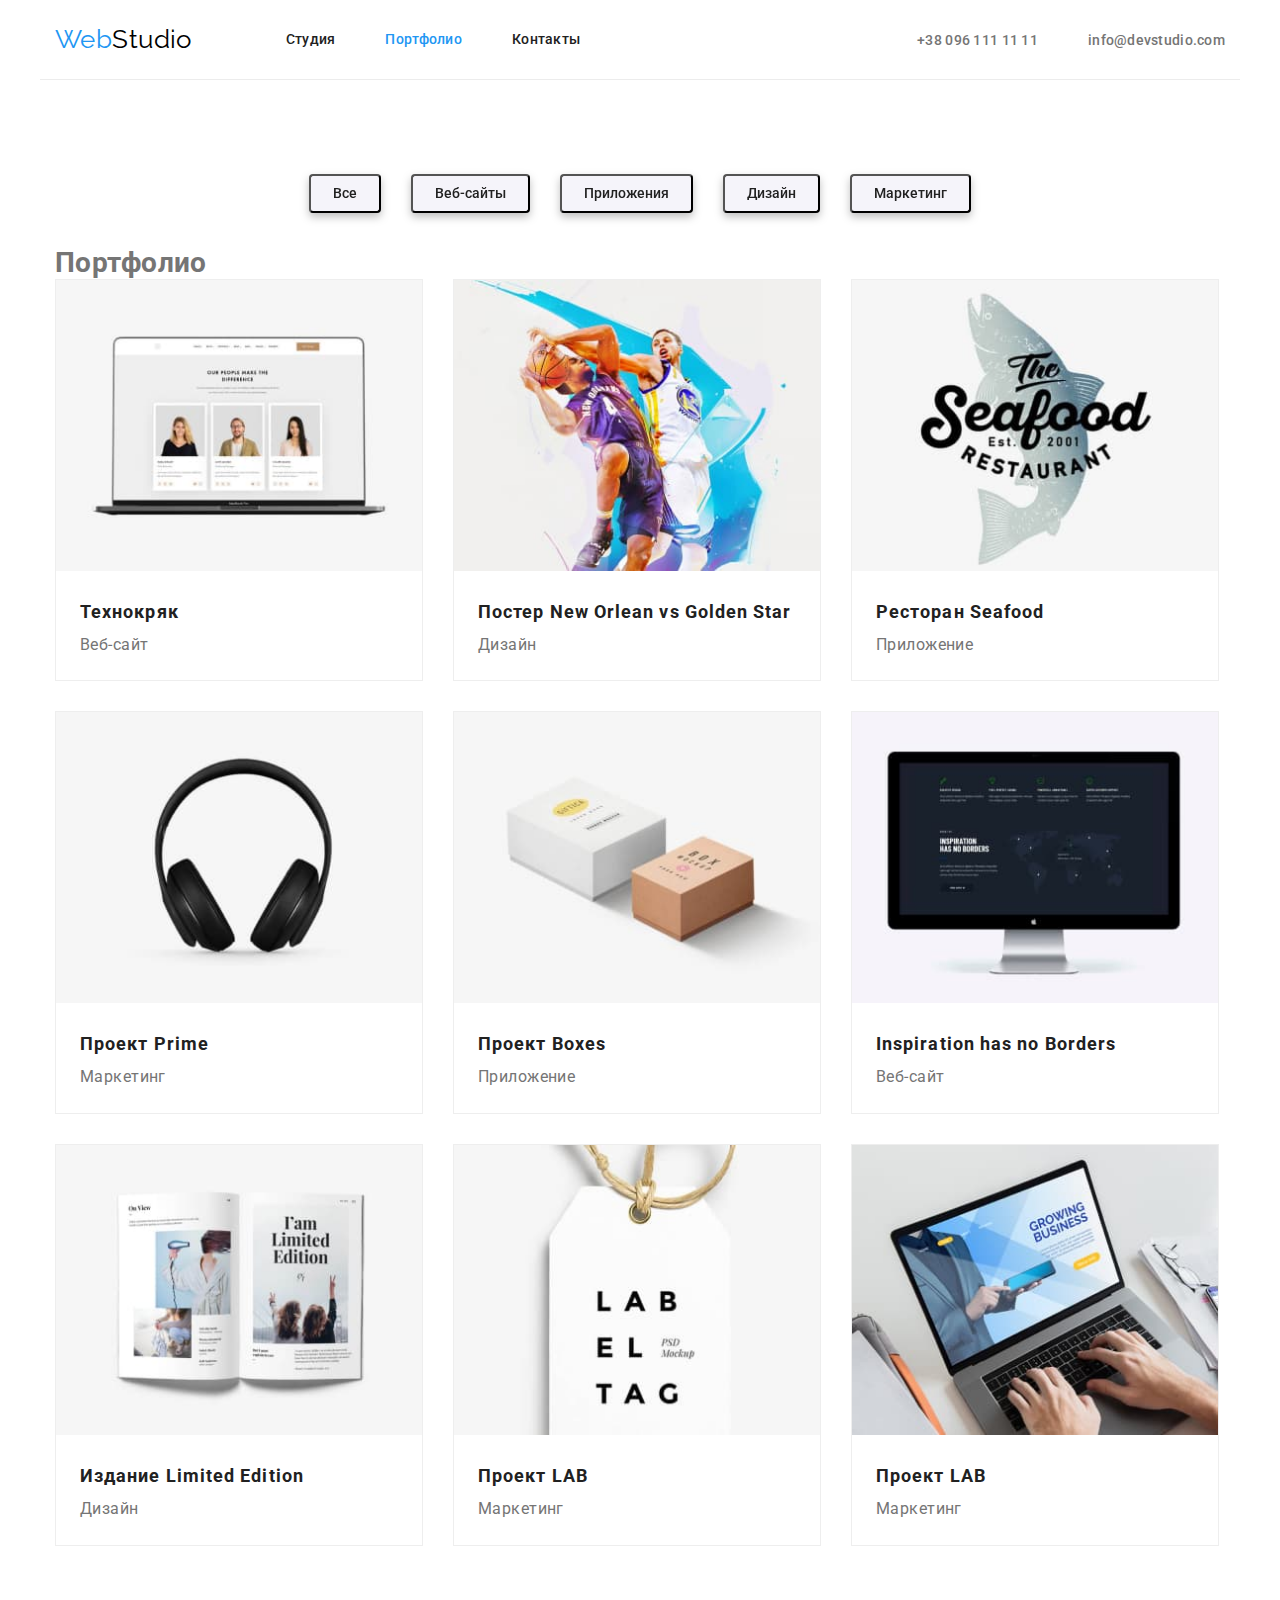
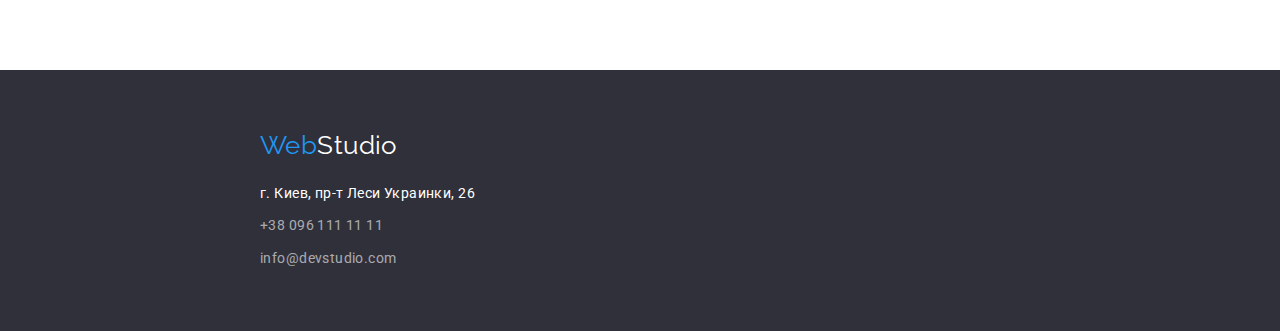
==== portfolio.html @ 92b2a365 "Добавлены материалы ДЗ-3" ====
<!DOCTYPE html>
<html lang="ru">

<head>
    <meta charset="UTF-8" />
    <meta name="viewport" content="width=device-width, initial-scale=1.0" />
    <title>Домашнее задание #3</title>
    <link rel="preconnect" href="https://fonts.gstatic.com">
    <link
        href="https://fonts.googleapis.com/css2?family=Raleway:wght@700&family=Roboto:wght@400;500;700;900&display=swap"
        rel="stylesheet">
    <link rel="stylesheet"
        href="https://cdnjs.cloudflare.com/ajax/libs/modern-normalize/1.0.0/modern-normalize.min.css">
    <link rel="stylesheet" href="./css/styles.css">
</head>


<body>
    <!-- Шапка сайта -->
    <header>
        <div class="contenier-flex">
            <nav class="nav-flex">
                <a href="./index.html" class="logo list"> <span class="logo-blue">Web</span>Studio</a>
                <ul class="site-nav list">
                    <li class="item"><a href="./index.html" class="link">Студия</a></li>
                    <li class="item"><a href="./portfolio.html" class="link current">Портфолио</a></li>
                    <li class="item"><a href="" class="link">Контакты</a></li>
                </ul>
            </nav>
            <ul class="contacts-nav list">
                <li class="item"><a href="tel:+380961111111" class="link">+38 096 111 11 11</a></li>
                <li class="item"><a href="mailto:info@devstudio.com" class="link">info@devstudio.com</a></li>
            </ul>
        </div>
    </header>

    <!-- Портфолио -->
    <main class="contenier-portfolio">
    <div class="contenier">
      <ul class="sorting list">
        <li class="item"> <button type="button" class="button-sorting">Все</button> </li>
        <li class="item"> <button type="button" class="button-sorting">Веб-сайты</button> </li>
        <li class="item"> <button type="button" class="button-sorting">Приложения</button> </li>
        <li class="item"> <button type="button" class="button-sorting">Дизайн</button> </li>
        <li class="item"> <button type="button" class="button-sorting">Маркетинг</button> </li>
      </ul>

      <section class="portfolio">
        <h1 class="title">Портфолио</h1> <!-- Скрытый заголовок-->
        <ul class="card list">
            <li class="item"> 
                <a href="" class="link">
                    <img src="./img/portfolio/portfolio-1.jpg" alt="сайт на ноутбуке" width="366">
                    <h2 class="title">Технокряк</h2>
                    <p class="text">Веб-сайт</p>
                </a>
            </li>
            <li class="item">
                <a href="" class="link">
                    <img src="./img/portfolio/portfolio-2.jpg" alt="два баскетболиста" width="366">
                    <h2 class="title">Постер New Orlean vs Golden Star</h2>
                    <p class="text">Дизайн</p>
                </a>
            </li>
            <li class="item">
                <a href="" class="link">
                    <img src="./img/portfolio/portfolio-3.jpg" alt="логотип ресторана Seafood" width="366">
                    <h2 class="title">Ресторан Seafood</h2>
                    <p class="text">Приложение</p>
                </a>
            </li>
            <li class="item">
                <a href="" class="link">
                    <img src="./img/portfolio/portfolio-4.jpg" alt="наушники черные" width="366">
                    <h2 class="title">Проект Prime</h2>
                    <p class="text">Маркетинг</p>
                </a>
            </li>
            
            <li class="item">
                <a href="" class="link">
                    <img src="./img/portfolio/portfolio-5.jpg" alt="две коробки" width="366">
                    <h2 class="title">Проект Boxes</h2>
                    <p class="text">Приложение</p>
                </a>
            </li>
            <li class="item">
                <a href="" class="link">
                    <img src="./img/portfolio/portfolio-6.jpg" alt="iMac компьтерный монитор" width="366">
                    <h2 class="title">Inspiration has no Borders</h2>
                    <p class="text">Веб-сайт</p>
                </a>
            </li>
            <li class="item">
                <a href="" class="link">
                    <img src="./img/portfolio/portfolio-7.jpg" alt="книга с картинками" width="366">
                    <h2 class="title">Издание Limited Edition</h2>
                    <p class="text">Дизайн</p>
                </a>
            </li>
            <li class="item">
                <a href="" class="link">
                    <img src="./img/portfolio/portfolio-8.jpg" alt="бирка с текстом" width="366">
                    <h2 class="title">Проект LAB</h2>
                    <p class="text">Маркетинг</p>
                </a>
            </li>
            <li class="item">
                <a href="" class="link">
                    <img src="./img/portfolio/portfolio-9.jpg" alt="набор текста на ноутбуке" width="366">
                    <h2 class="title">Проект LAB</h2>
                    <p class="text">Маркетинг</p>
                </a>
            </li>
        </ul>
      </section>
    </div>

    </main>

    <!-- Футер -->
    <!-- Футер -->
    <footer class="footer">
    
        <div class="logo-foter">
            <a href="./index.html" class="logo list"> <span class="logo-blue">Web</span>Studio</a>
        </div>
        <address class="contacts">
            <p class="address">г. Киев, пр-т Леси Украинки, 26</p> <br>
            <a href="tel:+380961111111" class="telefon link">+38 096 111 11 11</a> <br>
            <a href="mailto:info@devstudio.com" class="email link">info@devstudio.com</a>
        </address>
    </footer>
</body>  
</html>
---- css/styles.css ----
:root {
  --praimeri-text-color: #757575;
  --titel-text-color: #212121;
  --accent-color: #2196f3;
  --white-text-color: #ffffff;
}

body {
  color: var(--praimeri-text-color);
  background: FFFFFF;
  font-family: Roboto, sans-serif;
  font-weight: 400;
  font-size: 14px;
  letter-spacing: 0.03em;
}

h1,
h2,
h3,
h4,
h5,
h6,
p {
  margin: 0px;
  padding: 0px;
}

.list {
  padding: 0;
  margin: 0;
  list-style: none;
}

/* логотип компнаиии */
.logo {
  color: #000000;
  text-decoration: none;
  font-family: Raleway, cursive;
  font-size: 26px;
  line-height: 1.2;
}

.logo-blue {
  color: #2196f3;
}

/* Навигация сайта */
.contenier-flex {
  display: flex;
  align-items: center;
  width: 1200px;
  padding-left: 15px;
  padding-right: 15px;
  margin: auto;
  justify-content: flex-start;
  border-bottom: 1px solid #ececec;
}

.nav-flex {
  display: flex;
  align-items: center;
}
.nav-flex .logo {
  margin-right: 94px;
}

.site-nav {
  display: flex;
}

.site-nav .item:not(:last-child) {
  margin-right: 50px;
}

.site-nav .link {
  display: block;
  padding-top: 32px;
  padding-bottom: 32px;

  color: var(--titel-text-color);
  text-decoration: none;
  font-weight: 500;
  line-height: 1.1;
  letter-spacing: 0.02em;
}

.site-nav .link:hover,
.site-nav .link:focus {
  color: var(--accent-color);
}

.site-nav .link.current {
  color: var(--accent-color);
}
.contenier {
  margin-left: auto;
  margin-right: auto;
  width: 1170px;
}

/* Контакты в шапке сайта */
.contacts-nav {
  display: flex;
  margin-left: auto;
}

.contacts-nav .item:not(:last-child) {
  margin-right: 50px;
}

.contacts-nav .link {
  padding-top: 32px;
  padding-bottom: 32px;

  color: var(--praimeri-text-color);
  text-decoration: none;
  font-weight: 500;
  line-height: 1.1;
  letter-spacing: 0.02em;
}

.contacts-nav .link:hover,
.contacts-nav .link:focus {
  color: var(--accent-color);
}

/* button */
.button {
  box-shadow: 0px 4px 4px rgba(0, 0, 0, 0.15);
  padding: 10px 32px;
  border-radius: 4px;
  color: var(--white-text-color);
  background: var(--accent-color);
  font-weight: 700;
  font-size: 16px;
  line-height: 1.9;
  letter-spacing: 0.06em;
}

/* .button-active {
  color: var(--white-text-color);
  background: var(--accent-color);
  font-weight: 500;
  line-height: 1.6;
} */

.button-sorting {
  padding: 6px 22px;
  border-radius: 4px;
  filter: drop-shadow(0px 4px 4px rgba(0, 0, 0, 0.25));
  background: #f5f4fa;
  color: var(--titel-text-color);
  font-weight: 500;
  line-height: 1.6;
}
.sorting .button-sorting:hover,
.sorting .button-sorting:focus {
  color: var(--white-text-color);
  background: var(--accent-color);
}

/* Главная страница сайта*/
/* Герой */
.hero {
  height: 600px;
  text-align: center;
  margin-bottom: 94px;
  background-color: #2f303a;
  padding-top: 200px;
}

.hero .title {
  margin: auto;
  margin-bottom: 30px;
  text-transform: uppercase;

  width: 696px;
  color: var(--white-text-color);
  font-weight: 900;
  font-size: 44px;
  line-height: 1.4;
  letter-spacing: 0.06em;
}

/* Section */
.section-title {
  margin-bottom: 50px;
  color: var(--titel-text-color);
  font-weight: 700;
  font-size: 36px;
  line-height: 1.7;
  text-align: center;
}

/* Наши преимущества */
.section-advange {
  margin-bottom: 94px;
}
.advange-flex {
  display: flex;
}

.advange-flex .item {
  width: 270px;
}

.advange-flex .item:not(:last-child) {
  margin-right: 30px;
}

.advange-flex .text {
  font-size: 14px;
  line-height: 24px;
}

.advange-flex .title {
  margin-bottom: 10px;
  color: var(--titel-text-color);
}

/* Чем мы занимаемся */
.section-work {
  margin-bottom: 94px;
}
.work-flex {
  display: flex;
}

.work-flex .item:not(:last-child) {
  margin-right: 30px;
}

/*  Наша команда */
.section-comanda {
  padding-top: 94px;
  padding-bottom: 94px;
  background-color: #f5f4fa;
}

.team-flex {
  display: flex;
}
.team-flex .item {
  background-color: var(--white-text-color);
}

.team-flex .item:not(:last-child) {
  margin-right: 30px;
}

.team-flex .title {
  margin-top: 30px;
  margin-bottom: 10px;
  color: var(--titel-text-color);
  font-weight: 500;
  font-size: 16px;
  line-height: 1.9;
  text-align: center;
}

.team-flex .profession {
  margin-bottom: 30px;
  font-size: 16px;
  line-height: 1.9;
  text-align: center;
}

/* Футер*/
.footer {
  background: #2f303a; /* Временный фон чтоб был виден текст*/
  padding-left: 260px;
  padding-top: 60px;
  padding-bottom: 60px;
}
.logo-foter {
  margin-bottom: 20px;
}

.footer .logo {
  color: var(--white-text-color);
}

.footer .address {
  display: inline-block;
  margin-bottom: 9px;
  color: var(--white-text-color);
  line-height: 1.7;
  font-style: normal;
  line-height: 24px;
}

.footer .telefon {
  display: inline-block;
  margin-bottom: 9px;
}

.footer .telefon,
.footer .email {
  line-height: 1.7;
  font-style: normal;
  color: rgba(255, 255, 255, 0.6);
  text-decoration: none;
}

.footer .link:hover,
.footer .link:focus {
  color: var(--accent-color);
}

/* Страница портфолио сайта */
.contenier-portfolio {
  padding-top: 94px;
  padding-bottom: 94px;
  margin-left: auto;
  margin-right: auto;
}
.sorting {
  display: flex;
  justify-content: center;
  text-decoration: none;
  margin-bottom: 34px;
}

.sorting .item:not(:last-child) {
  margin-right: 30px;
}

.card {
  display: flex;
  flex-wrap: wrap;
}
.card .item {
  border: 1px solid #eeeeee;
  margin-bottom: 30px;
}

.card .item:not(:nth-last-of-type(3n)) {
  margin-left: 30px;
}

.card .title {
  padding-top: 20px;
  padding-left: 24px;
  color: var(--titel-text-color);
  font-weight: 700;
  font-size: 18px;
  line-height: 2;
  letter-spacing: 0.06em;
}

.card .link {
  text-decoration: none;
}

.card .text {
  padding-left: 24px;
  padding-bottom: 20px;

  color: var(--praimeri-text-color);
  font-size: 16px;
  line-height: 1.9;
}
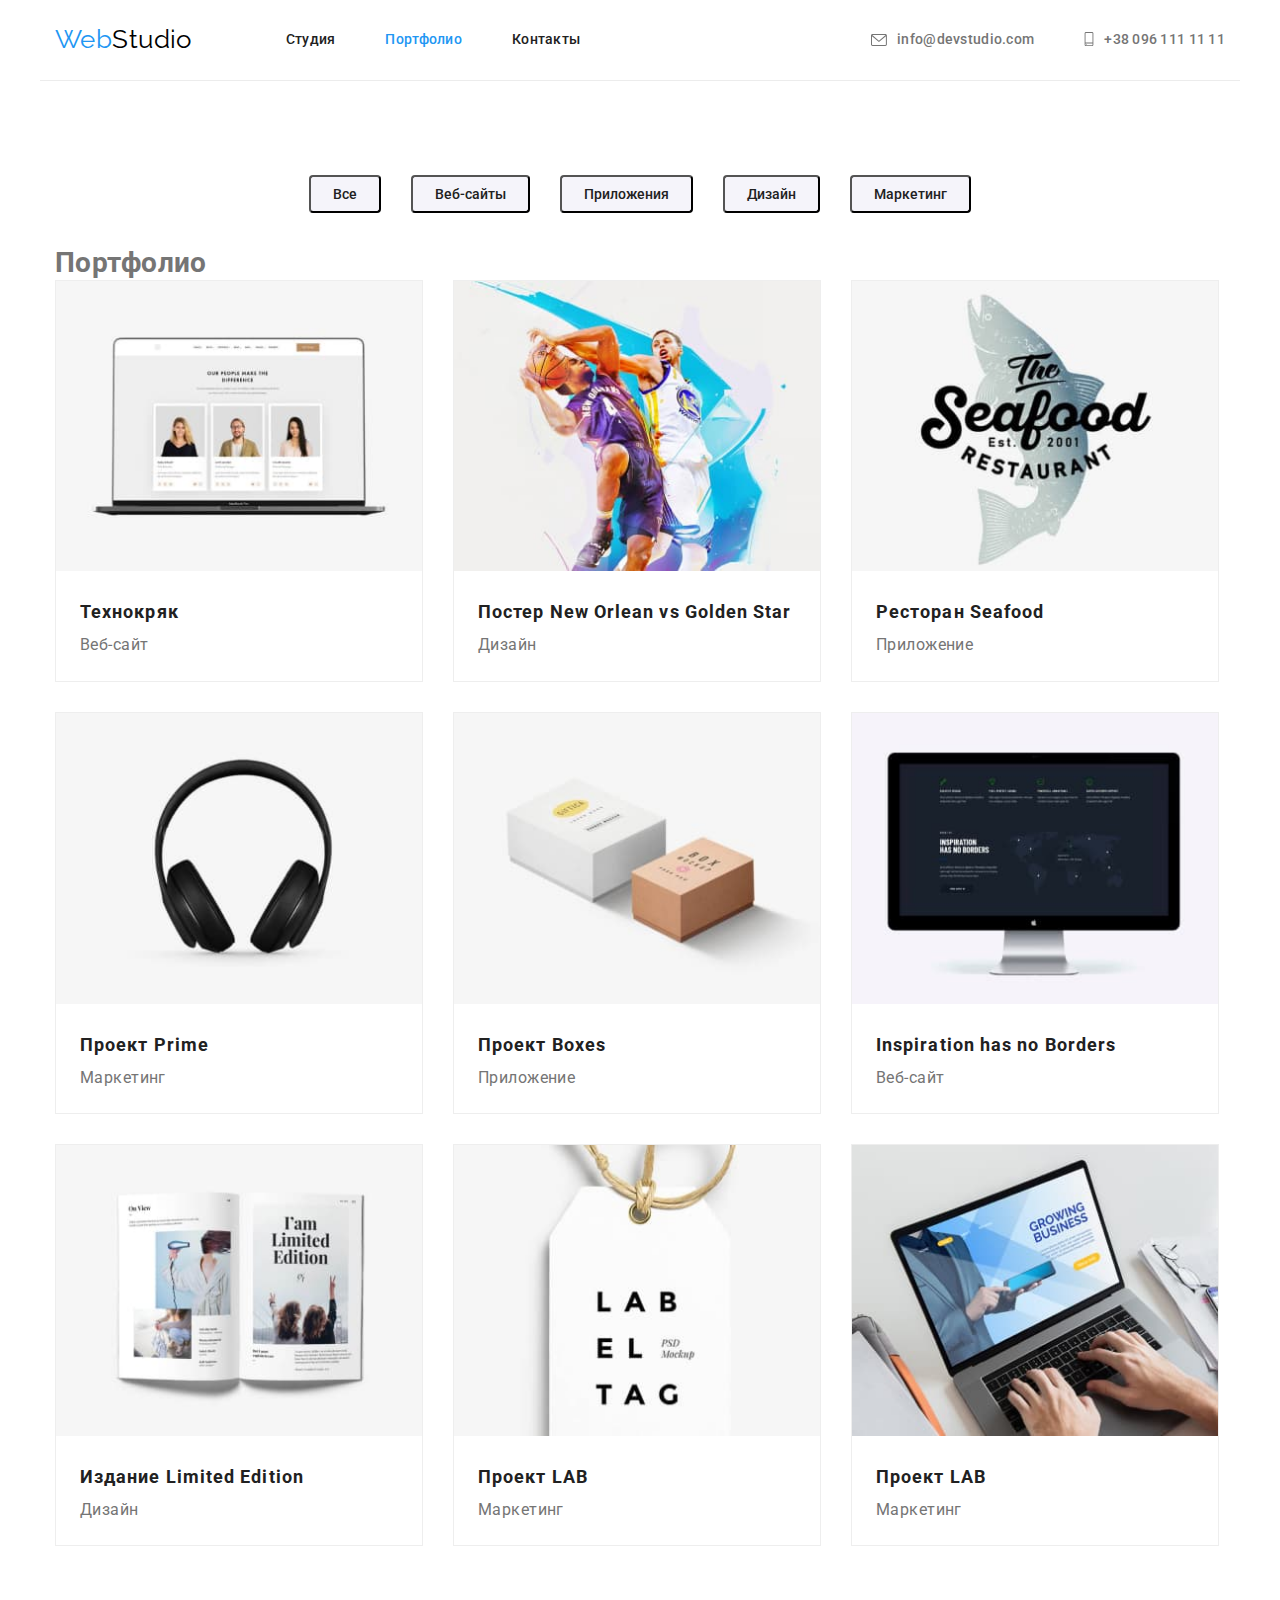
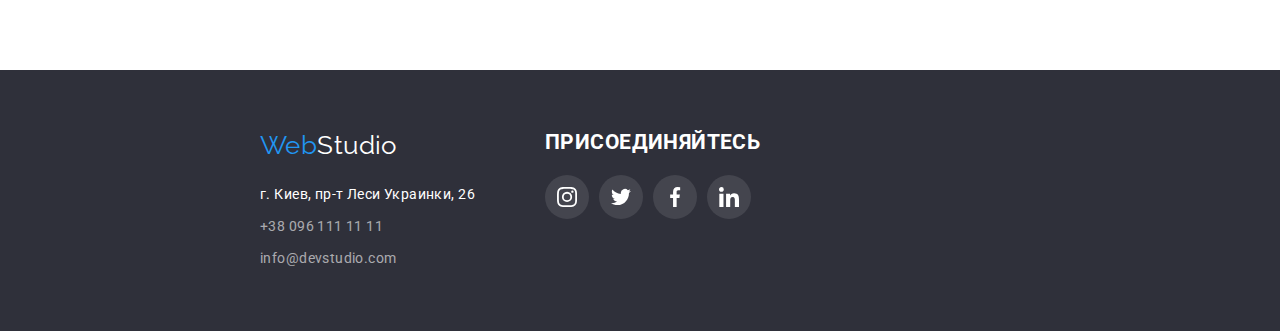
==== commit f7277e0c: "Соцсети переделены через список, добвлена тень элементам" ====
--- a/portfolio.html
+++ b/portfolio.html
@@ -17,7 +17,7 @@
 
 <body>
     <!-- Шапка сайта -->
-    <header>
+    <header class="header-line">
         <div class="contenier-flex">
             <nav class="nav-flex">
                 <a href="./index.html" class="logo list"> <span class="logo-blue">Web</span>Studio</a>
@@ -28,8 +28,22 @@
                 </ul>
             </nav>
             <ul class="contacts-nav list">
-                <li class="item"><a href="tel:+380961111111" class="link">+38 096 111 11 11</a></li>
-                <li class="item"><a href="mailto:info@devstudio.com" class="link">info@devstudio.com</a></li>
+                <li class="item">
+                    <a href="mailto:info@devstudio.com" class="link">
+                        <svg class="icon-email">
+                            <use href="./img/symbol-icon.svg#icon-email"> </use>
+                        </svg>
+                        info@devstudio.com
+                    </a>
+                </li>
+                <li class="item">
+                    <a href="tel:+380961111111" class="link item-telefon">
+                        <svg class="icon-telefon">
+                            <use href="./img/symbol-icon.svg#icon-telefon"> </use>
+                        </svg>
+                        +38 096 111 11 11
+                    </a>
+                </li>
             </ul>
         </div>
     </header>
@@ -119,17 +133,58 @@
     </main>
 
     <!-- Футер -->
-    <!-- Футер -->
     <footer class="footer">
+        <div class="foter-address">
+            <div class="logo-foter">
+                <a href="./index.html" class="logo list"> <span class="logo-blue">Web</span>Studio</a>
+            </div>
+            <address class="contacts">
+                <p class="address">г. Киев, пр-т Леси Украинки, 26</p> <br>
+                <a href="tel:+380961111111" class="telefon link">+38 096 111 11 11</a> <br>
+                <a href="mailto:info@devstudio.com" class="email link">info@devstudio.com</a>
+            </address>
+        </div>
     
-        <div class="logo-foter">
-            <a href="./index.html" class="logo list"> <span class="logo-blue">Web</span>Studio</a>
+        <div class="fotter-link">
+            <h2 class="fotter-titel">Присоединяйтесь</h2>
+            <ul class="fotter-list list">
+                <li class="fotter-li">
+                    <a href="" class="fotter-instagram link">
+                        <svg class="icon-fotter">
+                            <use href="./img/symbol-icon.svg#icon-instagram"> </use>
+                        </svg>
+                    </a>
+                </li>
+    
+                <li class="fotter-li">
+                    <a href="" class="link-twitter link">
+                        <svg class="icon-fotter">
+                            <use href="./img/symbol-icon.svg#icon-twitter"> </use>
+                        </svg>
+                    </a>
+    
+                </li>
+    
+                <li class="fotter-li">
+                    <a href="" class="link-facebook link">
+                        <svg class="icon-fotter">
+                            <use href="./img/symbol-icon.svg#icon-facebook"> </use>
+                        </svg>
+                    </a>
+    
+                </li>
+    
+                <li class="fotter-li">
+                    <a href="" class="link-in link">
+                        <svg class="icon-fotter">
+                            <use href="./img/symbol-icon.svg#icon-linkedin"> </use>
+                        </svg>
+                    </a>
+                </li>
+            </ul>
+    
+    
         </div>
-        <address class="contacts">
-            <p class="address">г. Киев, пр-т Леси Украинки, 26</p> <br>
-            <a href="tel:+380961111111" class="telefon link">+38 096 111 11 11</a> <br>
-            <a href="mailto:info@devstudio.com" class="email link">info@devstudio.com</a>
-        </address>
     </footer>
 </body>  
 </html>--- a/css/styles.css
+++ b/css/styles.css
@@ -109,6 +109,7 @@
 }
 
 .contacts-nav .link {
+  display: flex;
   padding-top: 32px;
   padding-bottom: 32px;
 
@@ -122,6 +123,28 @@
 .contacts-nav .link:hover,
 .contacts-nav .link:focus {
   color: var(--accent-color);
+  fill: var(--accent-color);
+}
+
+.icon-email {
+  width: 16px;
+  height: 16px;
+  fill: var(--praimeri-text-color);
+  margin-right: 10px;
+}
+
+.icon-telefon {
+  width: 10px;
+  height: 14px;
+  fill: var(--praimeri-text-color);
+  margin-right: 10px;
+}
+
+.contacts-nav .icon-email:hover,
+.contacts-nav .icon-email:focus,
+.contacts-nav .icon-telefon:hover,
+.contacts-nav .icon-telefon:focus {
+  fill: var(--accent-color);
 }
 
 /* button */
@@ -147,7 +170,7 @@
 .button-sorting {
   padding: 6px 22px;
   border-radius: 4px;
-  filter: drop-shadow(0px 4px 4px rgba(0, 0, 0, 0.25));
+  /* filter: drop-shadow(0px 4px 4px rgba(0, 0, 0, 0.25)); */
   background: #f5f4fa;
   color: var(--titel-text-color);
   font-weight: 500;
@@ -163,9 +186,16 @@
 /* Герой */
 .hero {
   height: 600px;
+  max-width: 1600px;
   text-align: center;
   margin-bottom: 94px;
-  background-color: #2f303a;
+  background-image: linear-gradient(
+      to right,
+      rgba(47, 48, 58, 0.4),
+      rgba(47, 48, 58, 0.4)
+    ),
+    url("../img/hero-background.jpg");
+
   padding-top: 200px;
 }
 
@@ -173,7 +203,6 @@
   margin: auto;
   margin-bottom: 30px;
   text-transform: uppercase;
-
   width: 696px;
   color: var(--white-text-color);
   font-weight: 900;
@@ -193,6 +222,13 @@
 }
 
 /* Наши преимущества */
+.section-hidden {
+  visibility: hidden;
+  font-size: 0%;
+  padding: 0;
+  margin: 0;
+}
+
 .section-advange {
   margin-bottom: 94px;
 }
@@ -216,6 +252,24 @@
 .advange-flex .title {
   margin-bottom: 10px;
   color: var(--titel-text-color);
+}
+
+.advange-icon {
+  width: 270px;
+  height: 120px;
+  background: #f5f4fa;
+  border-radius: 4px;
+  margin-bottom: 30px;
+  text-align: center;
+  padding-top: 25px;
+  padding-bottom: 25px;
+}
+
+.advange-icon .icon-antenna {
+  width: 65px;
+  height: 70px;
+  background-position: 50% 50%;
+  background-size: contain;
 }
 
 /* Чем мы занимаемся */
@@ -235,13 +289,18 @@
   padding-top: 94px;
   padding-bottom: 94px;
   background-color: #f5f4fa;
+  margin-bottom: 94px;
 }
 
 .team-flex {
   display: flex;
 }
+
 .team-flex .item {
   background-color: var(--white-text-color);
+  box-shadow: 0px 1px 3px rgba(0, 0, 0, 0.12), 0px 1px 1px rgba(0, 0, 0, 0.14),
+    0px 2px 1px rgba(0, 0, 0, 0.2);
+  border-radius: 0px 0px 4px 4px;
 }
 
 .team-flex .item:not(:last-child) {
@@ -259,19 +318,130 @@
 }
 
 .team-flex .profession {
+  margin-bottom: 16px;
+  font-size: 16px;
+  text-align: center;
+}
+/* Ссылки на соцсети */
+.team-icon {
+  display: flex;
+  width: 206px;
+  height: 44px;
+  margin-left: 32px;
+  margin-right: 32px;
   margin-bottom: 30px;
-  font-size: 16px;
-  line-height: 1.9;
-  text-align: center;
+}
+
+.icon-li {
+  display: flex;
+  justify-content: center;
+  align-items: center;
+  width: 44px;
+  height: 44px;
+}
+
+.icon-li .link {
+  width: inherit;
+  height: inherit;
+  border-radius: 50%;
+}
+
+.icon-li:not(:last-child) {
+  margin-right: 10px;
+}
+
+.icon-network {
+  width: 44px;
+  height: 44px;
+  padding: 12px;
+  fill: var(--praimeri-text-color);
+}
+
+.icon-network:hover,
+.icon-network:focus {
+  fill: var(--white-text-color);
+}
+
+.team-icon .link:hover,
+.iteam-icon .link:focus {
+  background-color: var(--accent-color);
+}
+
+.shadow {
+  filter: drop-shadow(0px 4px 4px rgba(0, 0, 0, 0.25));
+}
+
+/* Постоянные клиенты */
+.partner-flex {
+  display: flex;
+  justify-content: center;
+  align-items: center;
+  margin-bottom: 94px;
+  margin-right: 30px;
+}
+
+.partner-li {
+  display: flex;
+  justify-content: center;
+  align-items: center;
+  border: 1px solid #afb1b8;
+  border-radius: 4px;
+  width: 170px;
+  height: 92px;
+}
+
+.partner-li:hover,
+.partner-li:focus {
+  border: 1px solid var(--accent-color);
+}
+
+.partner-li:not(:last-child) {
+  margin-right: 30px;
+}
+
+.link-partner {
+  display: flex;
+  justify-content: center;
+  align-items: center;
+  width: inherit;
+  height: inherit;
+}
+
+.icon-partner {
+  display: flex;
+  justify-content: center;
+  align-items: center;
+  width: inherit;
+  height: inherit;
+  padding-top: 21px;
+  padding-bottom: 20px;
+  fill: var(--praimeri-text-color);
+}
+
+.icon-partner:hover,
+.icon-partner:focus {
+  fill: var(--accent-color);
+}
+
+.foster {
+  padding-left: 38px;
+  padding-right: 29px;
+  padding-top: 24px;
+  padding-bottom: 24px;
 }
 
 /* Футер*/
 .footer {
+  display: flex;
   background: #2f303a; /* Временный фон чтоб был виден текст*/
   padding-left: 260px;
   padding-top: 60px;
   padding-bottom: 60px;
 }
+.foter-address {
+  margin-right: 70px;
+}
+
 .logo-foter {
   margin-bottom: 20px;
 }
@@ -305,6 +475,48 @@
 .footer .link:hover,
 .footer .link:focus {
   color: var(--accent-color);
+}
+.fotter-titel {
+  color: var(--white-text-color);
+  font-weight: bold;
+  line-height: 1, 1;
+  text-transform: uppercase;
+  margin-bottom: 20px;
+}
+
+.fotter-list {
+  display: flex;
+}
+
+.fotter-li {
+  display: flex;
+  justify-content: center;
+  align-items: center;
+  width: 44px;
+  height: 44px;
+  background: rgba(255, 255, 255, 0.1);
+  border-radius: 50%;
+}
+.fotter-li:hover {
+  background-color: var(--accent-color);
+}
+
+.fotter-li .link {
+  display: flex;
+  justify-content: center;
+  align-items: center;
+  width: inherit;
+  height: inherit;
+}
+
+.fotter-li:not(:last-child) {
+  margin-right: 10px;
+}
+
+.icon-fotter {
+  width: 20px;
+  height: 20px;
+  fill: var(--white-text-color);
 }
 
 /* Страница портфолио сайта */
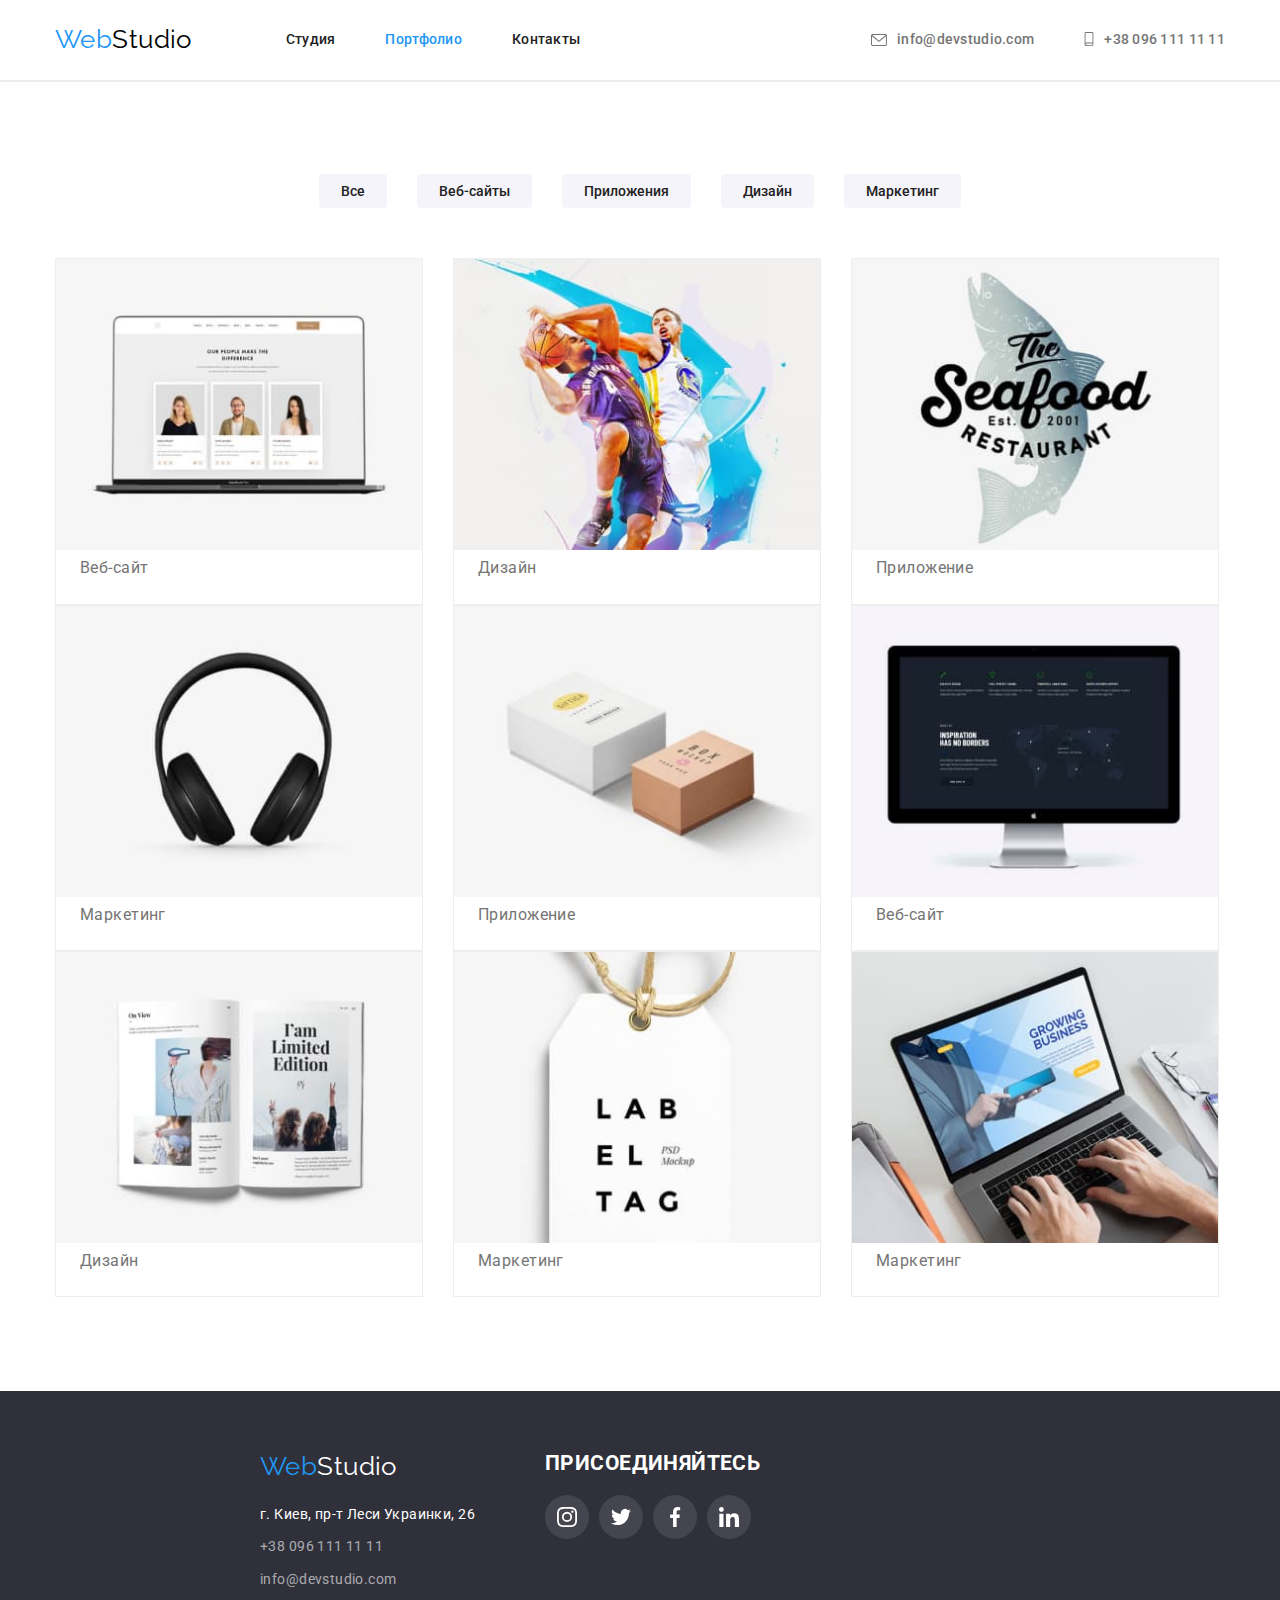
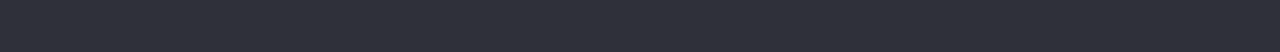
==== commit 02511e8d: "Замена линии в хедере (портфолио)" ====
--- a/portfolio.html
+++ b/portfolio.html
@@ -45,6 +45,8 @@
                     </a>
                 </li>
             </ul>
+        </div>
+        <div class="line-header">
         </div>
     </header>
 
--- a/css/styles.css
+++ b/css/styles.css
@@ -53,7 +53,6 @@
   padding-right: 15px;
   margin: auto;
   justify-content: flex-start;
-  border-bottom: 1px solid #ececec;
 }
 
 .nav-flex {
@@ -152,6 +151,7 @@
   box-shadow: 0px 4px 4px rgba(0, 0, 0, 0.15);
   padding: 10px 32px;
   border-radius: 4px;
+  border: 0px;
   color: var(--white-text-color);
   background: var(--accent-color);
   font-weight: 700;
@@ -170,16 +170,23 @@
 .button-sorting {
   padding: 6px 22px;
   border-radius: 4px;
-  /* filter: drop-shadow(0px 4px 4px rgba(0, 0, 0, 0.25)); */
-  background: #f5f4fa;
+  border: 0px;
+  background-color: #f5f4fa;
   color: var(--titel-text-color);
   font-weight: 500;
   line-height: 1.6;
 }
-.sorting .button-sorting:hover,
-.sorting .button-sorting:focus {
+
+.button-sorting:hover,
+.button-sorting:focus {
   color: var(--white-text-color);
   background: var(--accent-color);
+}
+
+.button-sorting:hover,
+.button-sorting:focus {
+  box-shadow: 0px 3px 1px rgba(0, 0, 0, 0.1), 0px 1px 2px rgba(0, 0, 0, 0.08),
+    0px 2px 2px rgba(0, 0, 0, 0.12);
 }
 
 /* Главная страница сайта*/
@@ -520,9 +527,15 @@
 }
 
 /* Страница портфолио сайта */
+
+.line-header {
+  width: auto;
+  border: 1px solid #ececec;
+}
+
 .contenier-portfolio {
-  padding-top: 94px;
-  padding-bottom: 94px;
+  margin-top: 92px;
+  margin-bottom: 94px;
   margin-left: auto;
   margin-right: auto;
 }
@@ -530,7 +543,7 @@
   display: flex;
   justify-content: center;
   text-decoration: none;
-  margin-bottom: 34px;
+  margin-bottom: 50px;
 }
 
 .sorting .item:not(:last-child) {
@@ -543,7 +556,6 @@
 }
 .card .item {
   border: 1px solid #eeeeee;
-  margin-bottom: 30px;
 }
 
 .card .item:not(:nth-last-of-type(3n)) {
@@ -572,3 +584,15 @@
   font-size: 16px;
   line-height: 1.9;
 }
+
+.card .item:hover {
+  box-shadow: 0px 1px 1px rgba(0, 0, 0, 0.12), 0px 4px 4px rgba(0, 0, 0, 0.06),
+    1px 4px 6px rgba(0, 0, 0, 0.16);
+}
+
+.portfolio .title {
+  visibility: hidden;
+  font-size: 0%;
+  padding: 0;
+  margin: 0;
+}
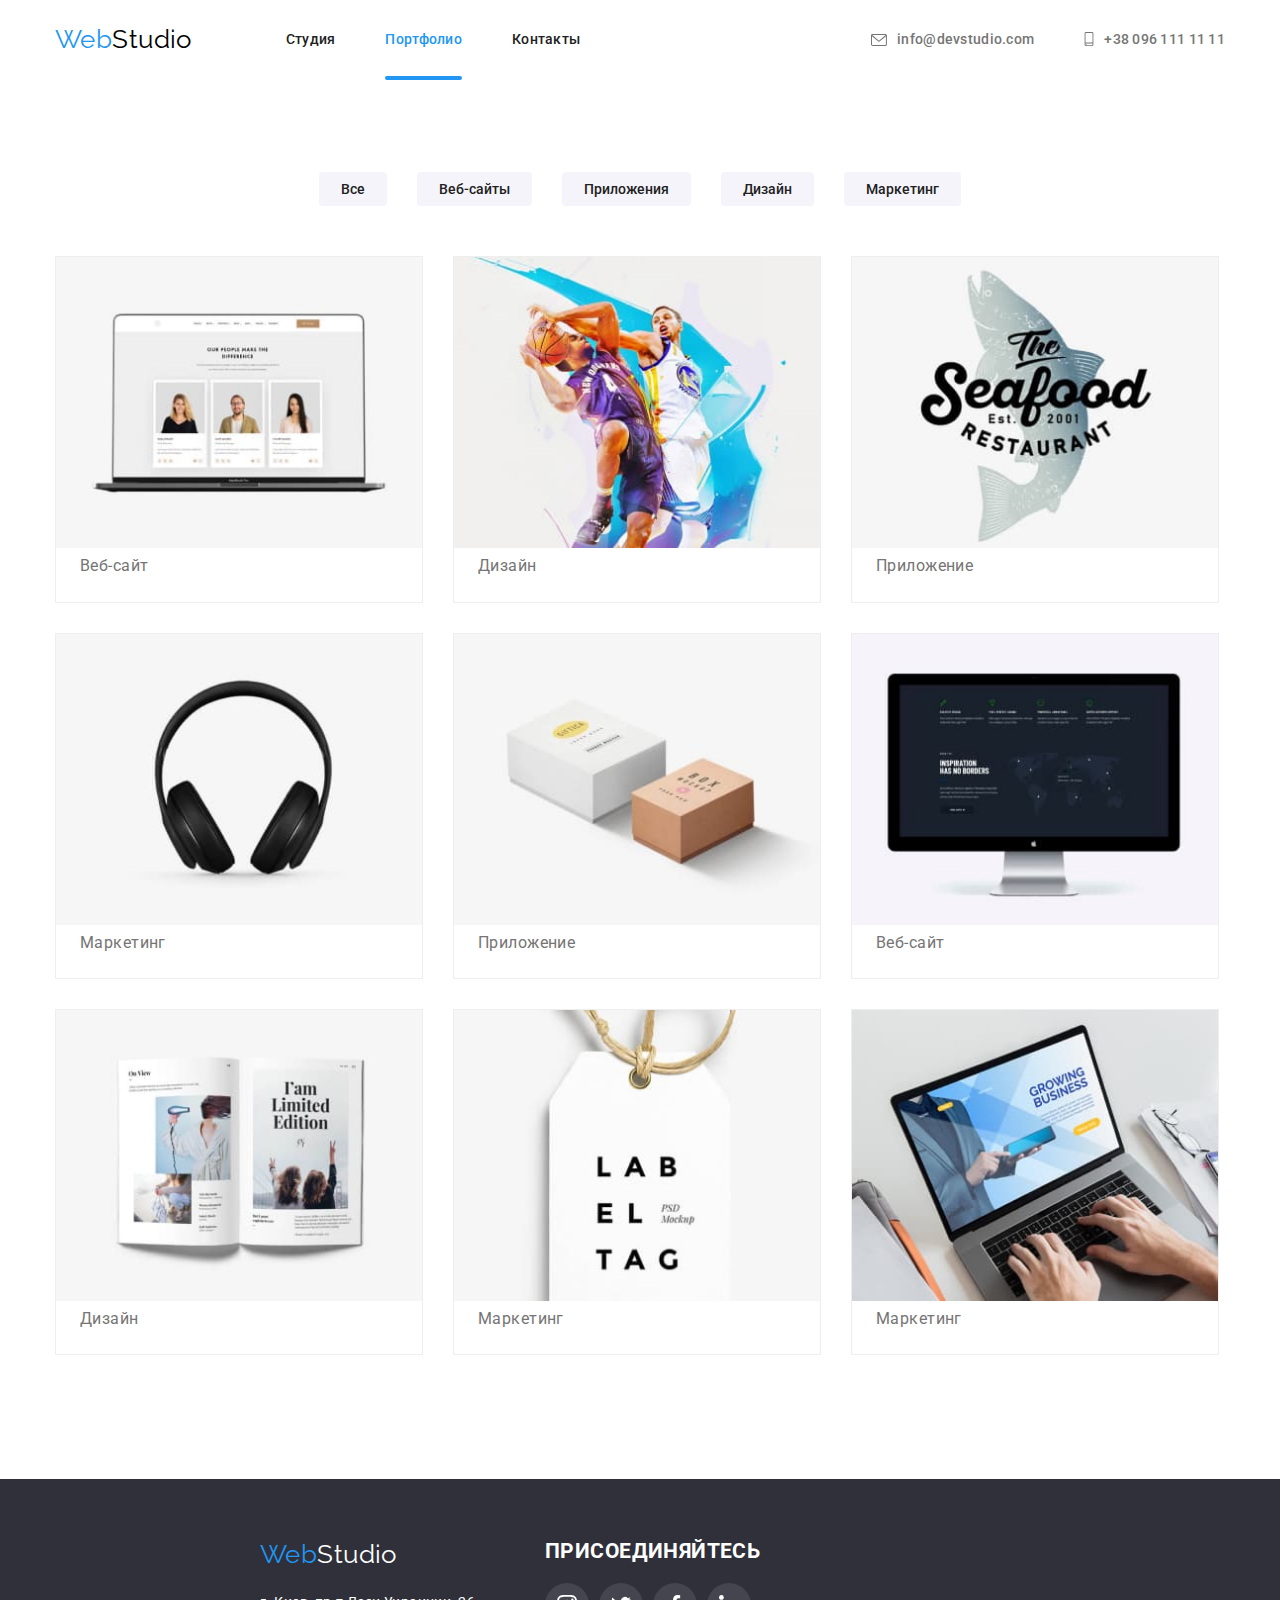
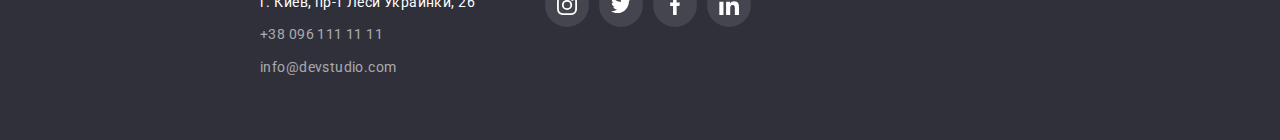
==== commit 4ad8658b: "Закоментирован эффект ховера для контактов в футере" ====
--- a/portfolio.html
+++ b/portfolio.html
@@ -4,7 +4,7 @@
 <head>
     <meta charset="UTF-8" />
     <meta name="viewport" content="width=device-width, initial-scale=1.0" />
-    <title>Домашнее задание #3</title>
+    <title>Домашнее задание #4</title>
     <link rel="preconnect" href="https://fonts.gstatic.com">
     <link
         href="https://fonts.googleapis.com/css2?family=Raleway:wght@700&family=Roboto:wght@400;500;700;900&display=swap"
@@ -29,11 +29,11 @@
             </nav>
             <ul class="contacts-nav list">
                 <li class="item">
-                    <a href="mailto:info@devstudio.com" class="link">
+                    <a href="mailto:info@devstudio.com" class="link item-email">
                         <svg class="icon-email">
                             <use href="./img/symbol-icon.svg#icon-email"> </use>
                         </svg>
-                        info@devstudio.com
+                        <span> info@devstudio.com </span>
                     </a>
                 </li>
                 <li class="item">
@@ -41,12 +41,10 @@
                         <svg class="icon-telefon">
                             <use href="./img/symbol-icon.svg#icon-telefon"> </use>
                         </svg>
-                        +38 096 111 11 11
+                        <span> +38 096 111 11 11 </span>
                     </a>
                 </li>
             </ul>
-        </div>
-        <div class="line-header">
         </div>
     </header>
 
--- a/css/styles.css
+++ b/css/styles.css
@@ -96,6 +96,20 @@
   margin-right: auto;
   width: 1170px;
 }
+.site-nav .item {
+  position: relative;
+}
+
+.site-nav .current::after {
+  content: " ";
+  position: absolute;
+  width: 100%;
+  height: 4px;
+  display: block;
+  margin-top: 28px;
+  background: var(--accent-color);
+  border-radius: 2px;
+}
 
 /* Контакты в шапке сайта */
 .contacts-nav {
@@ -124,6 +138,11 @@
   color: var(--accent-color);
   fill: var(--accent-color);
 }
+.item-telefon > span,
+.item-email > span {
+  margin-top: auto;
+  margin-bottom: auto;
+}
 
 .icon-email {
   width: 16px;
@@ -139,10 +158,8 @@
   margin-right: 10px;
 }
 
-.contacts-nav .icon-email:hover,
-.contacts-nav .icon-email:focus,
-.contacts-nav .icon-telefon:hover,
-.contacts-nav .icon-telefon:focus {
+.contacts-nav .link:hover > svg,
+.contacts-nav .link:hover > svg {
   fill: var(--accent-color);
 }
 
@@ -479,10 +496,11 @@
   text-decoration: none;
 }
 
-.footer .link:hover,
+/* .footer .link:hover,
 .footer .link:focus {
   color: var(--accent-color);
-}
+} */
+
 .fotter-titel {
   color: var(--white-text-color);
   font-weight: bold;
@@ -556,6 +574,7 @@
 }
 .card .item {
   border: 1px solid #eeeeee;
+  margin-bottom: 30px;
 }
 
 .card .item:not(:nth-last-of-type(3n)) {
